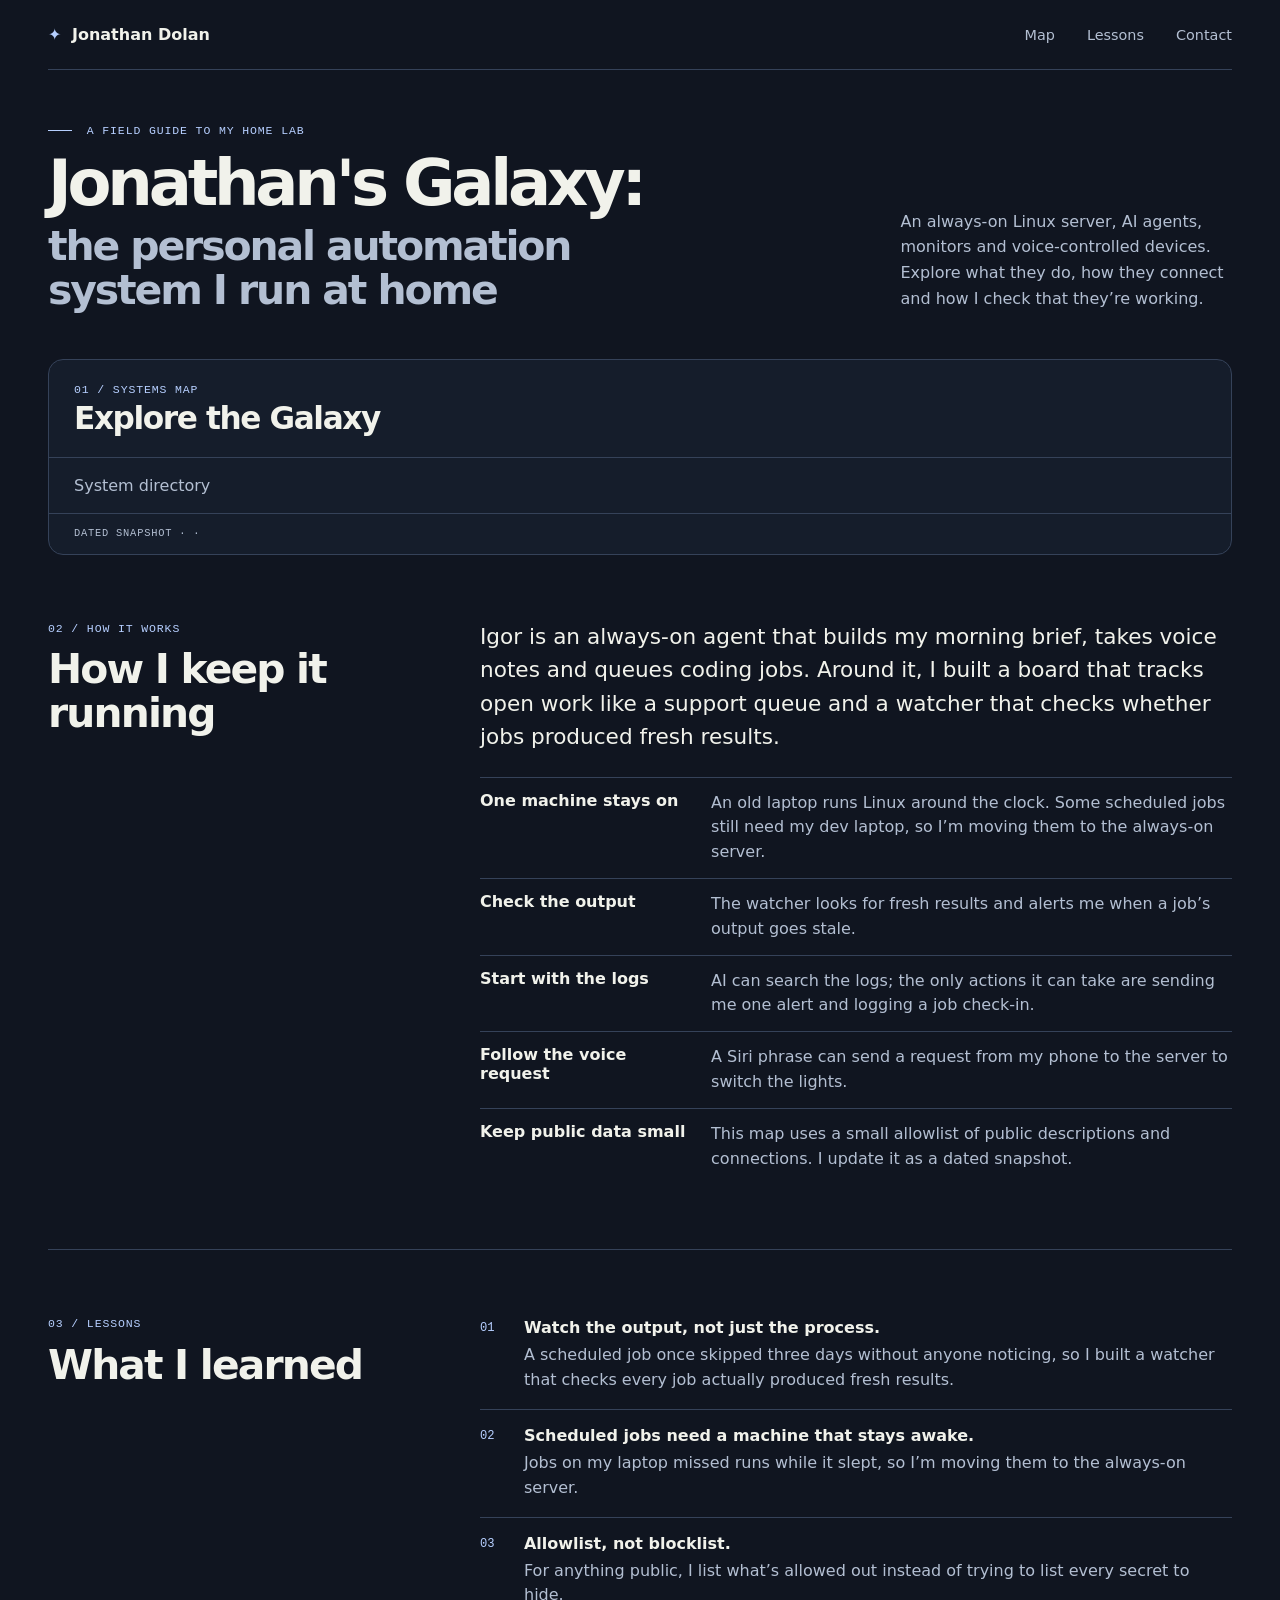
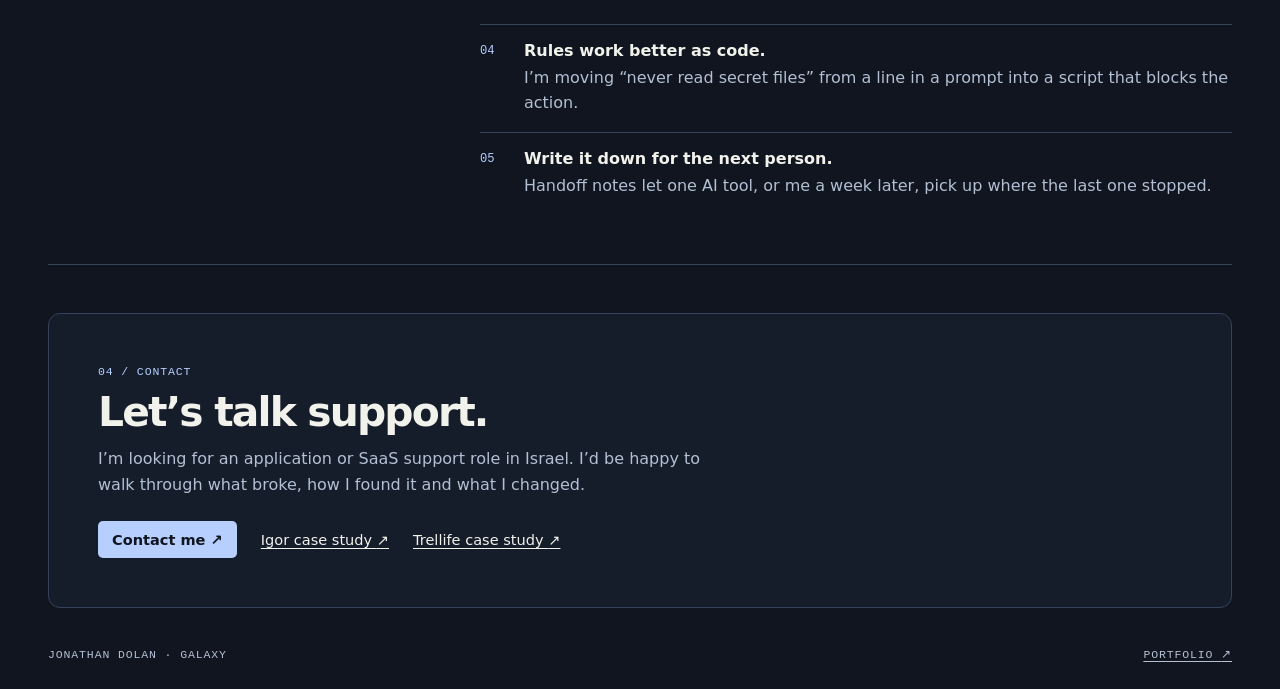
==== src/index.html @ 0039d993 "Initial Galaxy showcase release candidate" ====
<!doctype html>
<html lang="en">
<head>
  <meta charset="utf-8">
  <meta name="viewport" content="width=device-width, initial-scale=1">
  <meta name="description" content="Explore Jonathan Dolan’s personal automation system, from the machines it runs on to the checks that keep it working.">
  <meta name="theme-color" content="#101520">
  <title>Jonathan's Galaxy: the personal automation system I run at home</title>
  <link rel="stylesheet" href="./style.css">
  <script type="application/json" id="galaxy-data"><!-- snapshot --></script>
  <script defer src="./map.js"></script>
</head>
<body>
  <a class="skip" href="#main">Skip to content</a>
  <header class="site-bar frame">
    <a class="wordmark" href="#main"><span aria-hidden="true">✦</span> Jonathan Dolan</a>
    <nav aria-label="Page">
      <a href="#map">Map</a>
      <a href="#lessons">Lessons</a>
      <a href="#contact">Contact</a>
    </nav>
  </header>
  <main class="frame" id="main">
    <header class="hero">
      <div>
        <p class="kicker"><span class="rule"></span> A field guide to my home lab</p>
        <h1>Jonathan's Galaxy:<br><span>the personal automation system I run at home</span></h1>
      </div>
      <p class="intro">An always-on Linux server, AI agents, monitors and voice-controlled devices. Explore what they do, how they connect and how I check that they’re working.</p>
    </header>

    <section class="map-section" id="map" aria-labelledby="map-heading">
      <div class="map-toolbar">
        <div>
          <p class="kicker">01 / Systems map</p>
          <h2 id="map-heading">Explore the Galaxy</h2>
        </div>
        <ul class="legend" aria-label="System statuses"><!-- legend --></ul>
      </div>
      <div class="map-layout" id="interactive-map" hidden>
        <div class="stage" id="stage" role="group" aria-label="Choose one of the five system clusters">
          <span class="stage-label">Cluster view</span>
          <svg class="orbit" viewBox="0 0 600 360" preserveAspectRatio="none" aria-hidden="true">
            <ellipse cx="300" cy="194" rx="111" ry="88"/>
            <ellipse cx="300" cy="194" rx="220" ry="150"/>
            <path class="routes" d="M300 194V72 M300 194L150 180 M300 194L450 180 M300 194L150 288 M300 194L450 288"/>
            <path class="cross" d="M300 186v16 M292 194h16"/>
          </svg>
        </div>
        <div class="inspector" id="inspector" aria-label="Map details"></div>
      </div>
      <div class="static-map" id="static-map">
        <p class="muted">System directory</p>
        <!-- directory -->
      </div>
      <p class="snapshot-note">Dated snapshot · <time datetime="<!-- snapshot date -->"><!-- snapshot label --></time> · <!-- snapshot count --></p>
    </section>

    <section class="story editorial" aria-labelledby="story-heading">
      <div>
        <p class="kicker">02 / How it works</p>
        <h2 id="story-heading">How I keep it running</h2>
      </div>
      <div>
        <p class="story-lead">Igor is an always-on agent that builds my morning brief, takes voice notes and queues coding jobs. Around it, I built a board that tracks open work like a support queue and a watcher that checks whether jobs produced fresh results.</p>
        <dl class="mechanics">
          <div><dt>One machine stays on</dt><dd>An old laptop runs Linux around the clock. Some scheduled jobs still need my dev laptop, so I’m moving them to the always-on server.</dd></div>
          <div><dt>Check the output</dt><dd>The watcher looks for fresh results and alerts me when a job’s output goes stale.</dd></div>
          <div><dt>Start with the logs</dt><dd>AI can search the logs; the only actions it can take are sending me one alert and logging a job check-in.</dd></div>
          <div><dt>Follow the voice request</dt><dd>A Siri phrase can send a request from my phone to the server to switch the lights.</dd></div>
          <div><dt>Keep public data small</dt><dd>This map uses a small allowlist of public descriptions and connections. I update it as a dated snapshot.</dd></div>
        </dl>
      </div>
    </section>

    <section class="lessons editorial" id="lessons" aria-labelledby="lessons-heading">
      <div>
        <p class="kicker">03 / Lessons</p>
        <h2 id="lessons-heading">What I learned</h2>
      </div>
      <ol class="lesson-list">
        <li><div><h3>Watch the output, not just the process.</h3><p>A scheduled job once skipped three days without anyone noticing, so I built a watcher that checks every job actually produced fresh results.</p></div></li>
        <li><div><h3>Scheduled jobs need a machine that stays awake.</h3><p>Jobs on my laptop missed runs while it slept, so I’m moving them to the always-on server.</p></div></li>
        <li><div><h3>Allowlist, not blocklist.</h3><p>For anything public, I list what’s allowed out instead of trying to list every secret to hide.</p></div></li>
        <li><div><h3>Rules work better as code.</h3><p>I’m moving “never read secret files” from a line in a prompt into a script that blocks the action.</p></div></li>
        <li><div><h3>Write it down for the next person.</h3><p>Handoff notes let one AI tool, or me a week later, pick up where the last one stopped.</p></div></li>
      </ol>
    </section>

    <section class="contact" id="contact" aria-labelledby="contact-heading">
      <p class="kicker">04 / Contact</p>
      <h2 id="contact-heading">Let’s talk support.</h2>
      <p>I’m looking for an application or SaaS support role in Israel. I’d be happy to walk through what broke, how I found it and what I changed.</p>
      <div class="contact-links">
        <a class="primary" href="https://jonathan-dolan.vercel.app/#contact">Contact me <span aria-hidden="true">↗</span></a>
        <a href="https://jonathan-dolan.vercel.app/projects/igor">Igor case study <span aria-hidden="true">↗</span></a>
        <a href="https://jonathan-dolan.vercel.app/projects/trellife">Trellife case study <span aria-hidden="true">↗</span></a>
      </div>
    </section>
  </main>
  <footer class="frame site-footer">
    <span>Jonathan Dolan · Galaxy</span>
    <a href="https://jonathan-dolan.vercel.app/">Portfolio <span aria-hidden="true">↗</span></a>
  </footer>
</body>
</html>
---- src/style.css ----
:root {
  color-scheme: dark;
  --page: #101520;
  --panel: #151d2b;
  --card: #1d283a;
  --line: #354259;
  --text: #f1f2eb;
  --muted: #b3bfd2;
  --accent: #b6cfff;
  --live: #85dfb1;
  --building: #f6c878;
  --idea: #a4c4ff;
  --mono: ui-monospace, "SF Mono", Consolas, monospace;
  font-family: system-ui, -apple-system, sans-serif;
  background: var(--page);
  color: var(--text);
}
* { box-sizing: border-box; }
[hidden] { display: none !important; }
body { margin: 0; }
a { color: inherit; text-underline-offset: .24em; }
button { font: inherit; color: inherit; cursor: pointer; }
:focus-visible { outline: 2px solid var(--accent); outline-offset: 4px; }
h1, h2, h3, p { margin: 0; }
h2 { font-size: clamp(1.7rem, 4vw, 2.55rem); line-height: 1.08; letter-spacing: -.045em; }
.frame { width: min(100% - 96px, 1200px); margin-inline: auto; }
.skip { position: fixed; left: 1rem; top: 1rem; z-index: 5; padding: 12px; background: var(--card); transform: translateY(-200%); }
.skip:focus { transform: none; }
.site-bar { display: flex; align-items: center; justify-content: space-between; min-height: 70px; gap: 16px; border-bottom: 1px solid var(--line); }
.site-bar a { text-decoration: none; }
.site-bar a:hover { text-decoration: underline; }
.site-bar nav { display: flex; gap: clamp(12px, 3vw, 32px); color: var(--muted); font-size: .9rem; }
.wordmark { font-weight: 650; white-space: nowrap; }
.wordmark span { color: var(--accent); margin-right: 5px; }
.hero { display: grid; grid-template-columns: 1fr minmax(240px, 28%); align-items: end; gap: 36px; padding-block: 52px 45px; }
.kicker, .stage-label, .snapshot-note, .cluster-index, .map-count, .site-footer {
  font: 500 .72rem/1.5 var(--mono);
  letter-spacing: .075em;
  text-transform: uppercase;
  color: var(--accent);
}
.rule { display: inline-block; width: 24px; height: 1px; vertical-align: middle; margin-right: 7px; background: var(--accent); }
.hero h1 { font-size: clamp(2.3rem, 5vw, 4.5rem); letter-spacing: -.066em; line-height: .99; margin-top: 13px; max-width: 17ch; }
.hero h1 span { display: inline-block; font-size: .64em; line-height: 1.08; letter-spacing: -.052em; text-wrap: balance; color: var(--muted); margin-top: 8px; }
.intro, .muted { color: var(--muted); }
.intro { line-height: 1.6; padding-bottom: 3px; max-width: 38ch; }
.map-section { border: 1px solid var(--line); background: var(--panel); border-radius: 15px; overflow: hidden; }
.map-toolbar { display: flex; align-items: end; justify-content: space-between; gap: 18px; padding: 21px 25px; border-bottom: 1px solid var(--line); }
.map-toolbar h2 { font-size: clamp(1.4rem, 3vw, 1.95rem); margin-top: 4px; }
.legend { display: flex; align-items: center; flex-wrap: wrap; gap: 8px 17px; margin: 0; padding: 0; list-style: none; }
.status { display: inline-flex; align-items: center; gap: 7px; font-size: .79rem; color: var(--muted); white-space: nowrap; }
.dot { display: inline-block; flex: 0 0 8px; width: 8px; height: 8px; border-radius: 50%; background: var(--status); }
.live { --status: var(--live); }
.building { --status: var(--building); }
.idea { --status: var(--idea); }
.map-layout { display: grid; grid-template-columns: minmax(0, 1fr) minmax(315px, 34%); }
.stage {
  position: relative; min-height: 360px; align-self: start;
  background: radial-gradient(ellipse at 50% 54%, #26334a 0, transparent 67%), radial-gradient(circle, #36445c 1px, transparent 1px) 0 0 / 21px 21px, #121927;
}
.stage-label { position: absolute; top: 14px; left: 17px; color: var(--muted); font-size: .65rem; }
.orbit { position: absolute; inset: 0; width: 100%; height: 100%; pointer-events: none; fill: none; stroke: #455875; stroke-width: 1; }
.orbit ellipse { stroke-dasharray: 3 5; }
.orbit .routes { stroke: #7187aa; }
.orbit .cross { stroke: var(--accent); }
.cluster-button {
  position: absolute; transform: translate(-50%, -50%); width: min(37%, 180px); min-height: 64px;
  text-align: left; display: grid; gap: 2px; padding: 9px 12px; border-radius: 8px;
  border: 1px solid #546780; background: #1a2536;
}
.cluster-button:hover, .cluster-button[aria-pressed="true"] { border-color: var(--accent); background: #293c59; }
.cluster-button:nth-of-type(1) { top: 20%; left: 50%; }
.cluster-button:nth-of-type(2) { top: 50%; left: 25%; }
.cluster-button:nth-of-type(3) { top: 50%; left: 75%; }
.cluster-button:nth-of-type(4) { top: 80%; left: 25%; }
.cluster-button:nth-of-type(5) { top: 80%; left: 75%; }
.cluster-index { font-size: .63rem; }
.cluster-name { font-weight: 650; font-size: .9rem; line-height: 1.15; }
.inspector { min-width: 0; min-height: 360px; border-left: 1px solid var(--line); padding: 21px 23px; }
.inspector h3 { font-size: 1.5rem; letter-spacing: -.045em; line-height: 1.12; margin-block: 8px; }
.inspector p:not(.kicker) { color: var(--muted); font-size: .9rem; line-height: 1.55; margin-block: 8px 14px; }
.inspector .overview { display: grid; min-height: 310px; align-content: center; }
.overview .map-count { color: var(--muted); }
.item-list { list-style: none; margin: 13px 0 0; padding: 0; display: grid; gap: 4px; }
.system-button {
  width: 100%; text-align: left; display: flex; align-items: center; gap: 9px; min-height: 38px;
  padding: 7px 9px; border: 1px solid var(--line); background: var(--card); border-radius: 5px; font-size: .84rem; line-height: 1.25;
}
.system-button:hover { border-color: var(--accent); }
.system-button .label { flex: 1; }
.system-button .status { font-size: .69rem; }
.arrow { color: var(--accent); }
.back { padding: 0; background: none; border: 0; color: var(--accent); font-size: .82rem; min-height: 28px; text-align: left; }
.back:hover { text-decoration: underline; }
.connections-label { margin-top: 16px; }
.snapshot-note { padding: 12px 25px; border-top: 1px solid var(--line); color: var(--muted); font-size: .65rem; }
.static-map { padding: 18px 25px; }
.static-map details { margin-top: 11px; padding: 10px; border: 1px solid var(--line); border-radius: 5px; }
.static-map summary { cursor: pointer; }
.static-map li { margin-block: 8px; }
.static-map p { color: var(--muted); }
.editorial { display: grid; grid-template-columns: minmax(180px, 30%) 1fr; gap: clamp(26px, 6vw, 80px); padding-block: 65px; border-bottom: 1px solid var(--line); }
.editorial h2, .contact h2 { margin-top: 10px; }
.story-lead { font-size: clamp(1.06rem, 2.2vw, 1.35rem); line-height: 1.55; max-width: 59ch; }
.mechanics { margin: 23px 0 0; }
.mechanics div { display: grid; grid-template-columns: minmax(130px, 29%) 1fr; gap: 13px; border-top: 1px solid var(--line); padding-block: 13px; }
.mechanics dt { font-weight: 630; }
.mechanics dd { margin: 0; color: var(--muted); line-height: 1.55; }
.lesson-list { list-style: none; counter-reset: lesson; margin: 0; padding: 0; }
.lesson-list li { counter-increment: lesson; display: grid; grid-template-columns: 2rem 1fr; gap: 12px; padding-block: 16px; border-bottom: 1px solid var(--line); }
.lesson-list li:first-child { padding-top: 3px; }
.lesson-list li:last-child { border: 0; padding-bottom: 0; }
.lesson-list li::before { content: "0" counter(lesson); color: var(--accent); font: .76rem/1.8 var(--mono); }
.lesson-list h3 { font-size: 1rem; }
.lesson-list p { color: var(--muted); margin-top: 6px; line-height: 1.55; }
.contact { padding: clamp(22px, 5vw, 49px); margin-block: 48px 38px; border: 1px solid var(--line); border-radius: 12px; background: var(--panel); }
.contact p:not(.kicker) { color: var(--muted); line-height: 1.65; margin-block: 12px 22px; max-width: 60ch; }
.contact-links { display: flex; align-items: center; flex-wrap: wrap; gap: 16px 24px; font-size: .91rem; }
.contact-links .primary { color: #101520; background: var(--accent); font-weight: 680; border-radius: 5px; padding: 10px 14px; text-decoration: none; }
.contact-links .primary:hover { background: var(--text); }
.site-footer { display: flex; justify-content: space-between; gap: 12px; padding-block: 0 26px; color: var(--muted); }
@media (max-width: 850px) {
  .frame { width: min(100% - 48px, 1200px); }
  .hero { grid-template-columns: 1fr; gap: 17px; padding-block: 34px 28px; }
  .intro { max-width: 64ch; }
  .map-layout { grid-template-columns: minmax(0, 1fr) minmax(260px, 41%); }
}
@media (max-width: 630px) {
  .frame { width: calc(100% - 28px); }
  .site-bar { min-height: 56px; }
  .site-bar nav { gap: 12px; font-size: .8rem; }
  .wordmark { font-size: .88rem; }
  .hero { padding-block: 28px 22px; }
  .intro { font-size: .92rem; }
  .map-toolbar { align-items: start; flex-direction: column; gap: 8px; padding: 14px; }
  .legend { gap: 3px 12px; }
  .map-layout { grid-template-columns: minmax(0, 1fr); }
  .stage { min-height: 290px; }
  .cluster-button { min-height: 56px; width: 41%; padding-inline: 8px; }
  .cluster-name { font-size: .8rem; }
  .inspector { min-height: auto; border-left: 0; border-top: 1px solid var(--line); padding: 15px; }
  .inspector .overview { min-height: 0; }
  .snapshot-note, .static-map { padding-inline: 14px; }
  .editorial { grid-template-columns: 1fr; gap: 18px; padding-block: 34px; }
  .mechanics div { grid-template-columns: 1fr; gap: 4px; }
  .contact { margin-block: 32px 24px; }
}
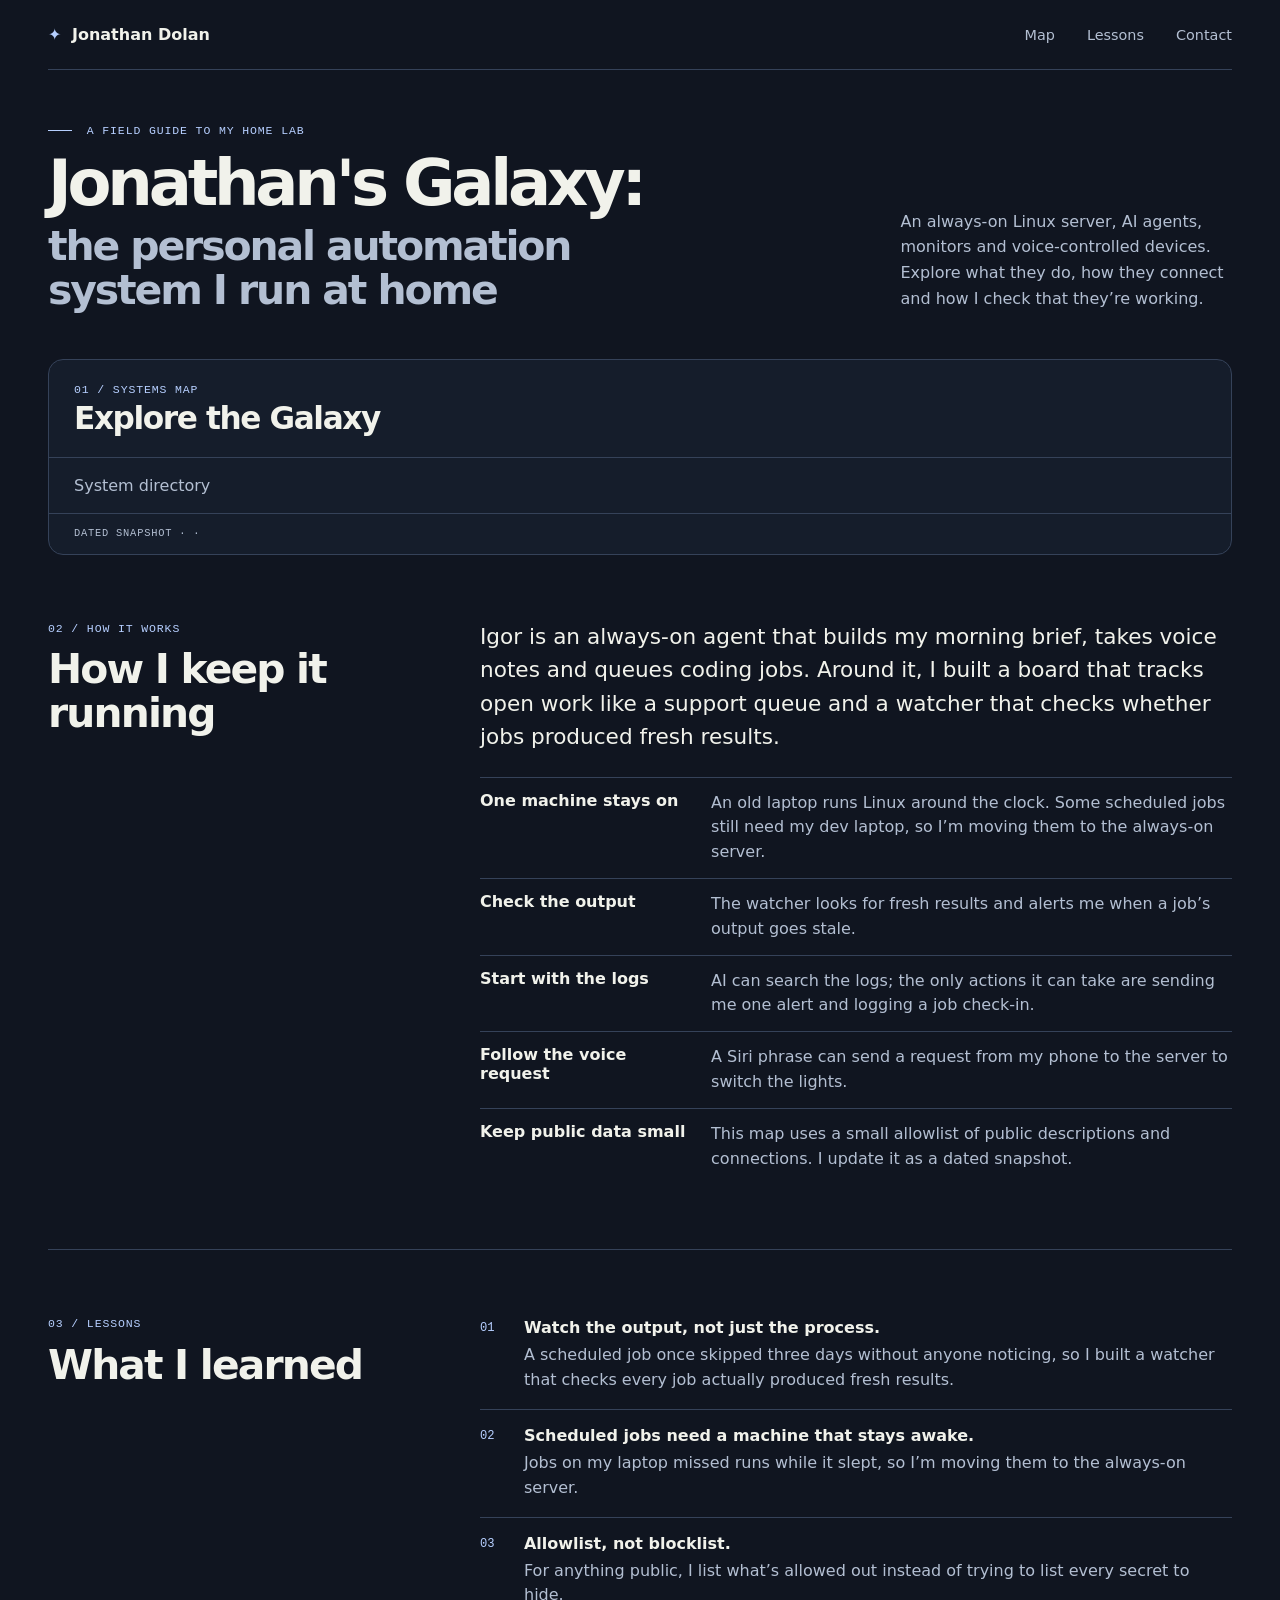
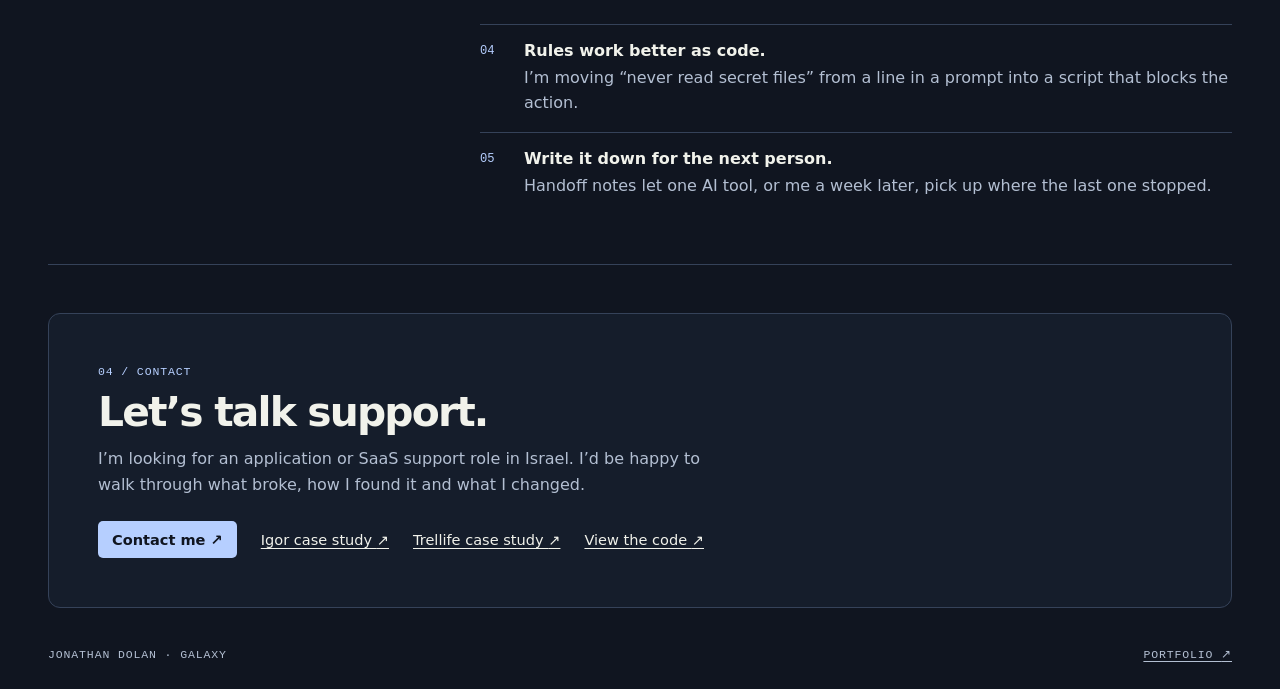
==== commit a454c3c5: "Finalize Galaxy showcase for publication" ====
--- a/src/index.html
+++ b/src/index.html
@@ -95,6 +95,7 @@
         <a class="primary" href="https://jonathan-dolan.vercel.app/#contact">Contact me <span aria-hidden="true">↗</span></a>
         <a href="https://jonathan-dolan.vercel.app/projects/igor">Igor case study <span aria-hidden="true">↗</span></a>
         <a href="https://jonathan-dolan.vercel.app/projects/trellife">Trellife case study <span aria-hidden="true">↗</span></a>
+        <a href="https://github.com/JonathanDolan1/galaxy-showcase">View the code <span aria-hidden="true">↗</span></a>
       </div>
     </section>
   </main>
